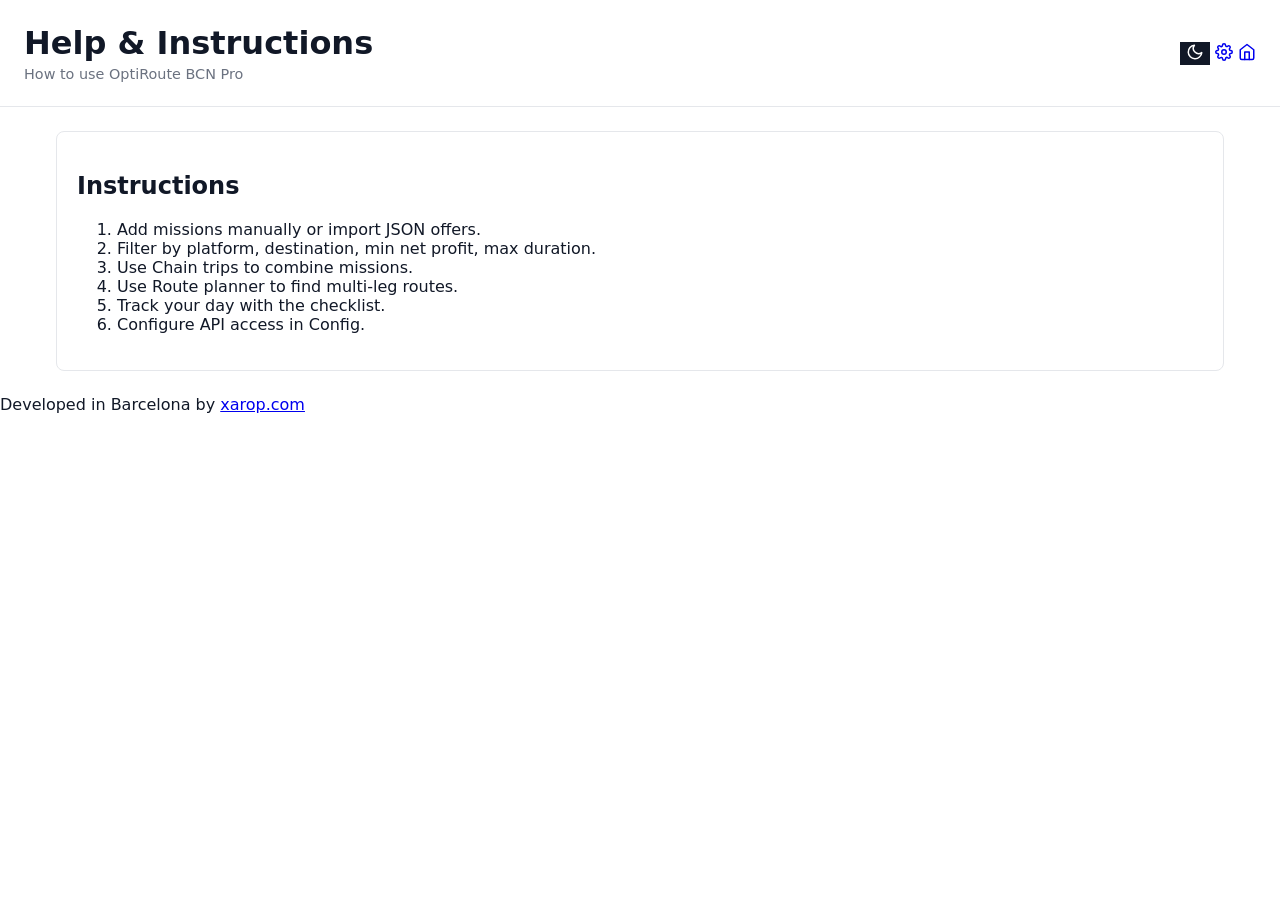
==== help.html @ d7ae2131 "Shared stylesheet, config/help pages, settings/help icons" ====
<!DOCTYPE html>
<html lang="en">
<head>
<meta charset="UTF-8" />
<meta name="viewport" content="width=device-width, initial-scale=1.0" />
<title>Help - OptiRoute BCN Pro</title>
<link rel="stylesheet" href="styles.css" />
</head>
<body>
<header>
<div style="display:flex;justify-content:space-between;align-items:center;">
<div>
<h1>Help & Instructions</h1>
<p>How to use OptiRoute BCN Pro</p>
</div>
<div>
<button id="themeToggle" class="theme-toggle" aria-label="Toggle theme"><svg width="18" height="18" viewBox="0 0 24 24" fill="none" stroke="currentColor" stroke-width="2" stroke-linecap="round" stroke-linejoin="round"><path d="M21 12.79A9 9 0 1 1 11.21 3 7 7 0 0 0 21 12.79z"/></svg></button>
<a class="icon-btn" href="config.html" aria-label="Config"><svg width="18" height="18" viewBox="0 0 24 24" fill="none" stroke="currentColor" stroke-width="2" stroke-linecap="round" stroke-linejoin="round"><circle cx="12" cy="12" r="3"/><path d="M19.4 15a1.65 1.65 0 0 0 .33 1.82l.06.06a2 2 0 0 1 0 2.83 2 2 0 0 1-2.83 0l-.06-.06a1.65 1.65 0 0 0-1.82-.33 1.65 1.65 0 0 0-1 1.51V21a2 2 0 0 1-2 2 2 2 0 0 1-2-2v-.09A1.65 1.65 0 0 0 9 19.4a1.65 1.65 0 0 0-1.82.33l-.06.06a2 2 0 0 1-2.83 0 2 2 0 0 1 0-2.83l.06-.06a1.65 1.65 0 0 0 .33-1.82 1.65 1.65 0 0 0-1.51-1H3a2 2 0 0 1-2-2 2 2 0 0 1 2-2h.09A1.65 1.65 0 0 0 4.6 9a1.65 1.65 0 0 0-.33-1.82l-.06-.06a2 2 0 0 1 0-2.83 2 2 0 0 1 2.83 0l.06.06a1.65 1.65 0 0 0 1.82.33H9a1.65 1.65 0 0 0 1-1.51V3a2 2 0 0 1 2-2 2 2 0 0 1 2 2v.09a1.65 1.65 0 0 0 1 1.51 1.65 1.65 0 0 0 1.82-.33l.06-.06a2 2 0 0 1 2.83 0 2 2 0 0 1 0 2.83l-.06.06a1.65 1.65 0 0 0-.33 1.82V9a1.65 1.65 0 0 0 1.51 1H21a2 2 0 0 1 2 2 2 2 0 0 1-2 2h-.09a1.65 1.65 0 0 0-1.51 1z"/></svg></a>
<a class="icon-btn" href="OptiRoute-BCN-Pro.html" aria-label="Home"><svg width="18" height="18" viewBox="0 0 24 24" fill="none" stroke="currentColor" stroke-width="2" stroke-linecap="round" stroke-linejoin="round"><path d="M3 9l9-7 9 7v11a2 2 0 0 1-2 2H5a2 2 0 0 1-2-2z"/><polyline points="9 22 9 12 15 12 15 22"/></svg></a>
</div>
</div>
</header>
<main>
<div class="card">
<h2>Instructions</h2>
<ol>
<li>Add missions manually or import JSON offers.</li>
<li>Filter by platform, destination, min net profit, max duration.</li>
<li>Use Chain trips to combine missions.</li>
<li>Use Route planner to find multi-leg routes.</li>
<li>Track your day with the checklist.</li>
<li>Configure API access in Config.</li>
</ol>
</div>
</main>
<footer>Developed in Barcelona by <a href="https://xarop.com" target="_blank" rel="noopener">xarop.com</a></footer>
<div id="google_translate_element" style="position:fixed;bottom:10px;right:10px;z-index:9999;"></div>
<script type="text/javascript">
function googleTranslateElementInit(){ new google.translate.TranslateElement({pageLanguage:'en', includedLanguages:'en,es,ca,de,fr,it,pt,gl,eu,nl,pl,ro,hr,sl,sk,cs,hu,da,sv,no,fi,el,tr,ru,uk', layout: google.translate.TranslateElement.InlineLayout.SIMPLE}, 'google_translate_element'); }
</script>
<script type="text/javascript" src="//translate.google.com/translate_a/element.js?cb=googleTranslateElementInit"></script>
<script>
const themeToggle = document.getElementById('themeToggle');
if (themeToggle) {
  const saved = localStorage.getItem('theme') || 'light';
  if (saved === 'dark') document.body.classList.add('dark');
  themeToggle.innerHTML = saved === 'dark' ? '<svg width="18" height="18" viewBox="0 0 24 24" fill="none" stroke="currentColor" stroke-width="2" stroke-linecap="round" stroke-linejoin="round"><circle cx="12" cy="12" r="5"/><line x1="12" y1="1" x2="12" y2="3"/><line x1="12" y1="21" x2="12" y2="23"/><line x1="4.22" y1="4.22" x2="5.64" y2="5.64"/><line x1="18.36" y1="18.36" x2="19.78" y2="19.78"/><line x1="1" y1="12" x2="3" y2="12"/><line x1="21" y1="12" x2="23" y2="12"/><line x1="4.22" y1="19.78" x2="5.64" y2="18.36"/><line x1="18.36" y1="5.64" x2="19.78" y2="4.22"/></svg>' : '<svg width="18" height="18" viewBox="0 0 24 24" fill="none" stroke="currentColor" stroke-width="2" stroke-linecap="round" stroke-linejoin="round"><path d="M21 12.79A9 9 0 1 1 11.21 3 7 7 0 0 0 21 12.79z"/></svg>';
  themeToggle.addEventListener('click', () => {
    document.body.classList.toggle('dark');
    const isDark = document.body.classList.contains('dark');
    localStorage.setItem('theme', isDark ? 'dark' : 'light');
    themeToggle.innerHTML = isDark ? '<svg width="18" height="18" viewBox="0 0 24 24" fill="none" stroke="currentColor" stroke-width="2" stroke-linecap="round" stroke-linejoin="round"><circle cx="12" cy="12" r="5"/><line x1="12" y1="1" x2="12" y2="3"/><line x1="12" y1="21" x2="12" y2="23"/><line x1="4.22" y1="4.22" x2="5.64" y2="5.64"/><line x1="18.36" y1="18.36" x2="19.78" y2="19.78"/><line x1="1" y1="12" x2="3" y2="12"/><line x1="21" y1="12" x2="23" y2="12"/><line x1="4.22" y1="19.78" x2="5.64" y2="18.36"/><line x1="18.36" y1="5.64" x2="19.78" y2="4.22"/></svg>' : '<svg width="18" height="18" viewBox="0 0 24 24" fill="none" stroke="currentColor" stroke-width="2" stroke-linecap="round" stroke-linejoin="round"><path d="M21 12.79A9 9 0 1 1 11.21 3 7 7 0 0 0 21 12.79z"/></svg>';
  });
}
</script>
</body>
</html>
---- styles.css ----
:root { --bg:#ffffff; --surface:#f8fafc; --text:#111827; --muted:#6b7280; --border:#e5e7eb; --accent:#111827; }
[data-theme="dark"] { --bg:#0f172a; --surface:#1e293b; --text:#e2e8f0; --muted:#94a3b8; --border:#334155; --accent:#e2e8f0; }
* { box-sizing: border-box; }
body { font-family: system-ui, -apple-system, Segoe UI, Roboto, sans-serif; margin: 0; background: var(--bg); color: var(--text); transition: background .2s, color .2s; }
header { background: var(--bg); color: var(--text); padding: 1.5rem; border-bottom: 1px solid var(--border); }
header h1 { margin: 0 0 .25rem; font-weight: 600; }
header p { margin: 0; color: var(--muted); font-size: .9rem; }
main { max-width: 1200px; margin: 1.5rem auto; padding: 0 1rem; display: grid; gap: 1.5rem; }
.panel, .card { background: var(--bg); border: 1px solid var(--border); border-radius: 8px; padding: 1.25rem; }
.row { display: flex; gap: 1rem; flex-wrap: wrap; margin-bottom: 1rem; align-item.row { display: flex; gap: 1rem; flex-wrap: wrap; margin-bottom: 1ion: column; gap: .35rem; font-size: .9rem; color: var(--muted); }
.row > * { flex: 1 1 180px; }
input, select, textarinput, select, textarinput, select, textarinput, select, textarinput, select, textarinput, select, textarinput, select, text(--text); width: 100%; }
select[multiple] { min-height: 90px; }
.actions { display: flex; gap: .75rem; flex-wrap: wrap; }
button { background: var(--accent); color: var(--bg); border: none; padding: .6rebutton { background: var(--accent); color: var(--bg); border: none; padding: .6rebutton { background: var(--adary { background: var(--muted); color: var(--bg); }
bbbbbbbbbbbbbbbbbbbbbbbbbbbbbbbbbbbbbbbbbbbbbbbbbbbbbbbbbbbbbbntbbbbbbbbbbbbbbbbbbbbbbbbbbbbbbbbbbbbbbbbbbbbbbbbbbbbbbbbbbbbbbntbbbbbbbbbbbbbbbbbbbbbbbb: 3px bbbbbbbbbbbbbbbbbbbbbbbbbbbbbbbbbbbbbbbbbbbbbbbbbbbbbbbbbbbbbbntbbbbbbbbbbbbbbbbbbbbbbbbbbbbbbbbbbbbbbbbbbbbbbe { width: 100%; border-collapse: collapse; font-size: .9rem; }
th, td { padding: .5rem; border-bottom: 1px solid var(--border); text-align: left; }
th { background: var(--surface); color: var(--muted); font-weight: 500; }
.badge { display: inlin.badge { display: inlin.badge { display: inlin.badge { display: inlin.badge { display: inlin.badge { display: inlin.badge { display: inlin.badge { display: inlin.badge rd.badge { display: inlin.badge { displ {.badge { display: inlin.badge { display: inlin.badge { d font-size: .85rem; }
.theme-toggle, .icon-btn { background: none; border: 1px solid var(--border); color: var(--text); padding: .4rem .6rem; border-radius: 6px; cursor: pointer; font-size: 1rem; }
.grid { display: grid; gap: 1rem; }
.grid2 { gr.grid2 { gr.grid2 { gr.grid2 { gr.grid2 { gr.grid2 { gr.grid2 { gr.grid2 { gr.grid2 { gr.grid2 { gr.grid2 { gr.grid2 { gr.grid2 { gr.grid2 { gr.grid2 { gr.grid2 { gr.grid2 { gr.grid2 { gr.grid2 { gr.grid2 { gr.grid2 { gr.grid2 { gr.grid2 { gr.grid2 { gr.grid2 { gr.grid2 { gr.grid2 { gr.grid2 { gr.grid2 { gr.grid2 { gr.grid2 { grng.grid2 { gr.grid2 { gr.grid2 { gr.grid2 { gr.grid2 { gr.grid2 { gr.grid2 { gr.gr: var.grid2 { gr.grid2 { gr.olid var(--border); }
nav button.active { backgrounnav button.active { backgrounnav button.active { backgrounnav button.active { backgrounnav button.active { backgrounnav button.active { backgrounnav button.active { backgrounnav button.active { backgrounnav button.active { backgrounnav button.active { backgrounnav button.active { backgrounnav button.active  { display: block; overflow-x: auto; white-space: nowrap; }
}

body.dark { background: #0f172a; color: #e2e8f0; }
body.dark .card, body.dark header, body.dark nav button { background: #1e293b; color: #e2e8f0; border-color: #334155; }
body.dark input, body.dark select, body.dark textarea { background: #0f172a; color: #e2e8f0; border-color: #334155; }
body.dark .muted { color: #94a3b8; }
body.dark table th, body.dark table td { border-color: #334155; }
body.dark .badge { background: #334155; color: #e2e8f0; }
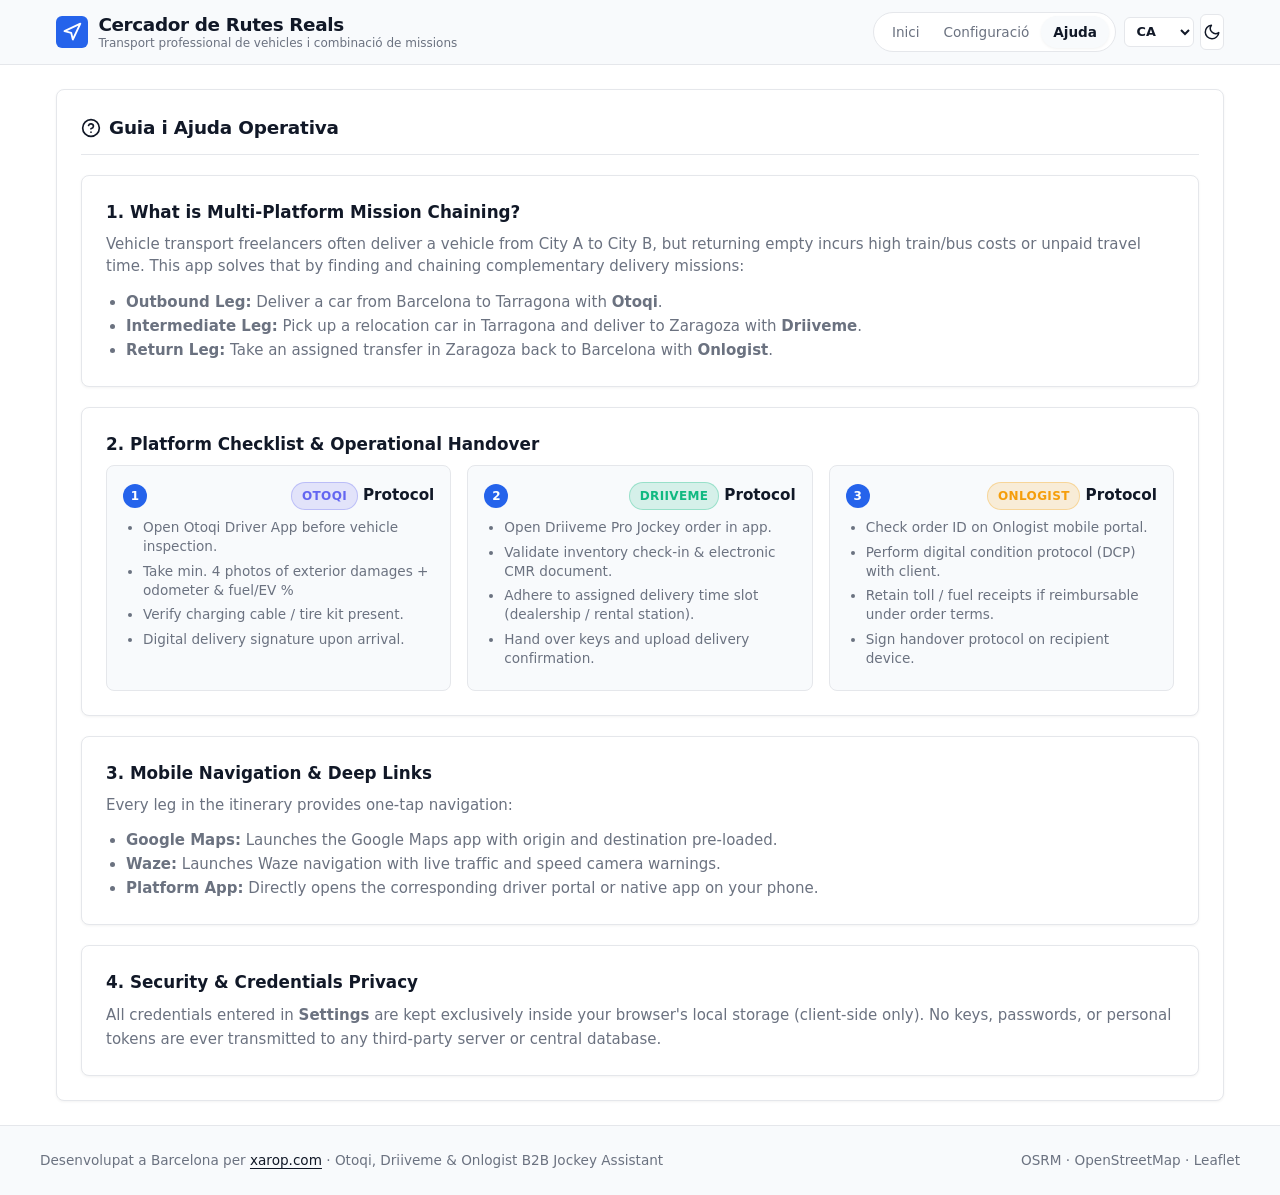
==== commit c9c3cc2d: "Refactor webapp: mobile-first design, multi-platform mission chaining, i18n and driver settings" ====
--- a/help.html
+++ b/help.html
@@ -1,57 +1,173 @@
 <!DOCTYPE html>
-<html lang="en">
+<html lang="ca">
 <head>
-<meta charset="UTF-8" />
-<meta name="viewport" content="width=device-width, initial-scale=1.0" />
-<title>Help - OptiRoute BCN Pro</title>
-<link rel="stylesheet" href="styles.css" />
+  <meta charset="UTF-8" />
+  <meta name="viewport" content="width=device-width, initial-scale=1.0" />
+  <title>Help &amp; Operational Guide - Real Route Finder</title>
+  <link rel="stylesheet" href="styles.css" />
 </head>
 <body>
-<header>
-<div style="display:flex;justify-content:space-between;align-items:center;">
-<div>
-<h1>Help & Instructions</h1>
-<p>How to use OptiRoute BCN Pro</p>
-</div>
-<div>
-<button id="themeToggle" class="theme-toggle" aria-label="Toggle theme"><svg width="18" height="18" viewBox="0 0 24 24" fill="none" stroke="currentColor" stroke-width="2" stroke-linecap="round" stroke-linejoin="round"><path d="M21 12.79A9 9 0 1 1 11.21 3 7 7 0 0 0 21 12.79z"/></svg></button>
-<a class="icon-btn" href="config.html" aria-label="Config"><svg width="18" height="18" viewBox="0 0 24 24" fill="none" stroke="currentColor" stroke-width="2" stroke-linecap="round" stroke-linejoin="round"><circle cx="12" cy="12" r="3"/><path d="M19.4 15a1.65 1.65 0 0 0 .33 1.82l.06.06a2 2 0 0 1 0 2.83 2 2 0 0 1-2.83 0l-.06-.06a1.65 1.65 0 0 0-1.82-.33 1.65 1.65 0 0 0-1 1.51V21a2 2 0 0 1-2 2 2 2 0 0 1-2-2v-.09A1.65 1.65 0 0 0 9 19.4a1.65 1.65 0 0 0-1.82.33l-.06.06a2 2 0 0 1-2.83 0 2 2 0 0 1 0-2.83l.06-.06a1.65 1.65 0 0 0 .33-1.82 1.65 1.65 0 0 0-1.51-1H3a2 2 0 0 1-2-2 2 2 0 0 1 2-2h.09A1.65 1.65 0 0 0 4.6 9a1.65 1.65 0 0 0-.33-1.82l-.06-.06a2 2 0 0 1 0-2.83 2 2 0 0 1 2.83 0l.06.06a1.65 1.65 0 0 0 1.82.33H9a1.65 1.65 0 0 0 1-1.51V3a2 2 0 0 1 2-2 2 2 0 0 1 2 2v.09a1.65 1.65 0 0 0 1 1.51 1.65 1.65 0 0 0 1.82-.33l.06-.06a2 2 0 0 1 2.83 0 2 2 0 0 1 0 2.83l-.06.06a1.65 1.65 0 0 0-.33 1.82V9a1.65 1.65 0 0 0 1.51 1H21a2 2 0 0 1 2 2 2 2 0 0 1-2 2h-.09a1.65 1.65 0 0 0-1.51 1z"/></svg></a>
-<a class="icon-btn" href="OptiRoute-BCN-Pro.html" aria-label="Home"><svg width="18" height="18" viewBox="0 0 24 24" fill="none" stroke="currentColor" stroke-width="2" stroke-linecap="round" stroke-linejoin="round"><path d="M3 9l9-7 9 7v11a2 2 0 0 1-2 2H5a2 2 0 0 1-2-2z"/><polyline points="9 22 9 12 15 12 15 22"/></svg></a>
-</div>
-</div>
-</header>
-<main>
-<div class="card">
-<h2>Instructions</h2>
-<ol>
-<li>Add missions manually or import JSON offers.</li>
-<li>Filter by platform, destination, min net profit, max duration.</li>
-<li>Use Chain trips to combine missions.</li>
-<li>Use Route planner to find multi-leg routes.</li>
-<li>Track your day with the checklist.</li>
-<li>Configure API access in Config.</li>
-</ol>
-</div>
-</main>
-<footer>Developed in Barcelona by <a href="https://xarop.com" target="_blank" rel="noopener">xarop.com</a></footer>
-<div id="google_translate_element" style="position:fixed;bottom:10px;right:10px;z-index:9999;"></div>
-<script type="text/javascript">
-function googleTranslateElementInit(){ new google.translate.TranslateElement({pageLanguage:'en', includedLanguages:'en,es,ca,de,fr,it,pt,gl,eu,nl,pl,ro,hr,sl,sk,cs,hu,da,sv,no,fi,el,tr,ru,uk', layout: google.translate.TranslateElement.InlineLayout.SIMPLE}, 'google_translate_element'); }
-</script>
-<script type="text/javascript" src="//translate.google.com/translate_a/element.js?cb=googleTranslateElementInit"></script>
-<script>
-const themeToggle = document.getElementById('themeToggle');
-if (themeToggle) {
-  const saved = localStorage.getItem('theme') || 'light';
-  if (saved === 'dark') document.body.classList.add('dark');
-  themeToggle.innerHTML = saved === 'dark' ? '<svg width="18" height="18" viewBox="0 0 24 24" fill="none" stroke="currentColor" stroke-width="2" stroke-linecap="round" stroke-linejoin="round"><circle cx="12" cy="12" r="5"/><line x1="12" y1="1" x2="12" y2="3"/><line x1="12" y1="21" x2="12" y2="23"/><line x1="4.22" y1="4.22" x2="5.64" y2="5.64"/><line x1="18.36" y1="18.36" x2="19.78" y2="19.78"/><line x1="1" y1="12" x2="3" y2="12"/><line x1="21" y1="12" x2="23" y2="12"/><line x1="4.22" y1="19.78" x2="5.64" y2="18.36"/><line x1="18.36" y1="5.64" x2="19.78" y2="4.22"/></svg>' : '<svg width="18" height="18" viewBox="0 0 24 24" fill="none" stroke="currentColor" stroke-width="2" stroke-linecap="round" stroke-linejoin="round"><path d="M21 12.79A9 9 0 1 1 11.21 3 7 7 0 0 0 21 12.79z"/></svg>';
-  themeToggle.addEventListener('click', () => {
-    document.body.classList.toggle('dark');
-    const isDark = document.body.classList.contains('dark');
-    localStorage.setItem('theme', isDark ? 'dark' : 'light');
-    themeToggle.innerHTML = isDark ? '<svg width="18" height="18" viewBox="0 0 24 24" fill="none" stroke="currentColor" stroke-width="2" stroke-linecap="round" stroke-linejoin="round"><circle cx="12" cy="12" r="5"/><line x1="12" y1="1" x2="12" y2="3"/><line x1="12" y1="21" x2="12" y2="23"/><line x1="4.22" y1="4.22" x2="5.64" y2="5.64"/><line x1="18.36" y1="18.36" x2="19.78" y2="19.78"/><line x1="1" y1="12" x2="3" y2="12"/><line x1="21" y1="12" x2="23" y2="12"/><line x1="4.22" y1="19.78" x2="5.64" y2="18.36"/><line x1="18.36" y1="5.64" x2="19.78" y2="4.22"/></svg>' : '<svg width="18" height="18" viewBox="0 0 24 24" fill="none" stroke="currentColor" stroke-width="2" stroke-linecap="round" stroke-linejoin="round"><path d="M21 12.79A9 9 0 1 1 11.21 3 7 7 0 0 0 21 12.79z"/></svg>';
-  });
-}
-</script>
+  <!-- Header -->
+  <header>
+    <div class="header-container">
+      <a href="index.html" class="brand">
+        <div class="brand-icon">
+          <svg width="20" height="20" viewBox="0 0 24 24" fill="none" stroke="currentColor" stroke-width="2.2" stroke-linecap="round" stroke-linejoin="round">
+            <polygon points="3 11 22 2 13 21 11 13 3 11"/>
+          </svg>
+        </div>
+        <div class="brand-info">
+          <h1 data-i18n="app_title">Real Route Finder</h1>
+          <p data-i18n="app_tagline">Professional vehicle transport & multi-platform mission chain</p>
+        </div>
+      </a>
+
+      <div class="nav-group">
+        <nav class="main-nav">
+          <a href="index.html" data-i18n="nav_home">Home</a>
+          <a href="settings.html" data-i18n="nav_settings">Settings</a>
+          <a href="help.html" class="active" data-i18n="nav_help">Help</a>
+        </nav>
+
+        <div class="controls-group">
+          <select id="langSelect" class="lang-selector" aria-label="Select Language">
+            <option value="ca">CA</option>
+            <option value="es">ES</option>
+            <option value="en">EN</option>
+            <option value="fr">FR</option>
+            <option value="it">IT</option>
+            <option value="de">DE</option>
+          </select>
+
+          <button id="themeToggle" class="theme-toggle" aria-label="Toggle theme">
+            <svg id="themeIcon" width="18" height="18" viewBox="0 0 24 24" fill="none" stroke="currentColor" stroke-width="2" stroke-linecap="round" stroke-linejoin="round">
+              <path d="M21 12.79A9 9 0 1 1 11.21 3 7 7 0 0 0 21 12.79z"/>
+            </svg>
+          </button>
+        </div>
+      </div>
+    </div>
+  </header>
+
+  <main>
+    <section class="card">
+      <div class="card-header">
+        <h2>
+          <svg width="20" height="20" viewBox="0 0 24 24" fill="none" stroke="currentColor" stroke-width="2" stroke-linecap="round" stroke-linejoin="round">
+            <circle cx="12" cy="12" r="10"/>
+            <path d="M9.09 9a3 3 0 0 1 5.83 1c0 2-3 3-3 3"/>
+            <line x1="12" y1="17" x2="12.01" y2="17"/>
+          </svg>
+          <span data-i18n="help_title">Driver Help &amp; Operational Guide</span>
+        </h2>
+      </div>
+
+      <div class="card" style="margin-bottom: 1.25rem;">
+        <h3 style="font-size: 1.05rem; margin-bottom: 0.5rem;">1. What is Multi-Platform Mission Chaining?</h3>
+        <p style="color: var(--muted); margin-bottom: 0.75rem;">
+          Vehicle transport freelancers often deliver a vehicle from City A to City B, but returning empty incurs high train/bus costs or unpaid travel time. This app solves that by finding and chaining complementary delivery missions:
+        </p>
+        <ul style="padding-left: 1.25rem; color: var(--muted); line-height: 1.6;">
+          <li><strong>Outbound Leg:</strong> Deliver a car from Barcelona to Tarragona with <strong>Otoqi</strong>.</li>
+          <li><strong>Intermediate Leg:</strong> Pick up a relocation car in Tarragona and deliver to Zaragoza with <strong>Driiveme</strong>.</li>
+          <li><strong>Return Leg:</strong> Take an assigned transfer in Zaragoza back to Barcelona with <strong>Onlogist</strong>.</li>
+        </ul>
+      </div>
+
+      <div class="card" style="margin-bottom: 1.25rem;">
+        <h3 style="font-size: 1.05rem; margin-bottom: 0.5rem;">2. Platform Checklist &amp; Operational Handover</h3>
+        <div class="driver-guide" style="margin-top: 0.5rem;">
+          <div class="guide-step">
+            <div class="guide-step-header">
+              <span class="step-num">1</span>
+              <span class="step-title"><span class="badge badge-otoqi">Otoqi</span> Protocol</span>
+            </div>
+            <ul>
+              <li>Open Otoqi Driver App before vehicle inspection.</li>
+              <li>Take min. 4 photos of exterior damages + odometer &amp; fuel/EV %</li>
+              <li>Verify charging cable / tire kit present.</li>
+              <li>Digital delivery signature upon arrival.</li>
+            </ul>
+          </div>
+
+          <div class="guide-step">
+            <div class="guide-step-header">
+              <span class="step-num">2</span>
+              <span class="step-title"><span class="badge badge-driiveme">Driiveme</span> Protocol</span>
+            </div>
+            <ul>
+              <li>Open Driiveme Pro Jockey order in app.</li>
+              <li>Validate inventory check-in &amp; electronic CMR document.</li>
+              <li>Adhere to assigned delivery time slot (dealership / rental station).</li>
+              <li>Hand over keys and upload delivery confirmation.</li>
+            </ul>
+          </div>
+
+          <div class="guide-step">
+            <div class="guide-step-header">
+              <span class="step-num">3</span>
+              <span class="step-title"><span class="badge badge-onlogist">Onlogist</span> Protocol</span>
+            </div>
+            <ul>
+              <li>Check order ID on Onlogist mobile portal.</li>
+              <li>Perform digital condition protocol (DCP) with client.</li>
+              <li>Retain toll / fuel receipts if reimbursable under order terms.</li>
+              <li>Sign handover protocol on recipient device.</li>
+            </ul>
+          </div>
+        </div>
+      </div>
+
+      <div class="card" style="margin-bottom: 1.25rem;">
+        <h3 style="font-size: 1.05rem; margin-bottom: 0.5rem;">3. Mobile Navigation &amp; Deep Links</h3>
+        <p style="color: var(--muted); margin-bottom: 0.75rem;">
+          Every leg in the itinerary provides one-tap navigation:
+        </p>
+        <ul style="padding-left: 1.25rem; color: var(--muted); line-height: 1.6;">
+          <li><strong>Google Maps:</strong> Launches the Google Maps app with origin and destination pre-loaded.</li>
+          <li><strong>Waze:</strong> Launches Waze navigation with live traffic and speed camera warnings.</li>
+          <li><strong>Platform App:</strong> Directly opens the corresponding driver portal or native app on your phone.</li>
+        </ul>
+      </div>
+
+      <div class="card">
+        <h3 style="font-size: 1.05rem; margin-bottom: 0.5rem;">4. Security &amp; Credentials Privacy</h3>
+        <p style="color: var(--muted); line-height: 1.6;">
+          All credentials entered in <strong>Settings</strong> are kept exclusively inside your browser's local storage (client-side only). No keys, passwords, or personal tokens are ever transmitted to any third-party server or central database.
+        </p>
+      </div>
+    </section>
+  </main>
+
+  <!-- Footer -->
+  <footer>
+    <div class="footer-content">
+      <p>
+        <span data-i18n="footer_note">Developed in Barcelona by</span>
+        <a href="https://xarop.com" target="_blank" rel="noopener">xarop.com</a>
+        &middot; Otoqi, Driiveme &amp; Onlogist B2B Jockey Assistant
+      </p>
+      <p>OSRM &middot; OpenStreetMap &middot; Leaflet</p>
+    </div>
+  </footer>
+
+  <script src="i18n.js"></script>
+  <script>
+    const themeToggle = document.getElementById('themeToggle');
+    const themeIcon = document.getElementById('themeIcon');
+    const sunSvg = '<circle cx="12" cy="12" r="5"/><line x1="12" y1="1" x2="12" y2="3"/><line x1="12" y1="21" x2="12" y2="23"/><line x1="4.22" y1="4.22" x2="5.64" y2="5.64"/><line x1="18.36" y1="18.36" x2="19.78" y2="19.78"/><line x1="1" y1="12" x2="3" y2="12"/><line x1="21" y1="12" x2="23" y2="12"/><line x1="4.22" y1="19.78" x2="5.64" y2="18.36"/><line x1="18.36" y1="5.64" x2="19.78" y2="4.22"/>';
+    const moonSvg = '<path d="M21 12.79A9 9 0 1 1 11.21 3 7 7 0 0 0 21 12.79z"/>';
+
+    const savedTheme = localStorage.getItem('app_theme') || 'light';
+    document.documentElement.setAttribute('data-theme', savedTheme);
+    themeIcon.innerHTML = savedTheme === 'dark' ? sunSvg : moonSvg;
+
+    themeToggle.addEventListener('click', () => {
+      const current = document.documentElement.getAttribute('data-theme') === 'dark' ? 'light' : 'dark';
+      document.documentElement.setAttribute('data-theme', current);
+      localStorage.setItem('app_theme', current);
+      themeIcon.innerHTML = current === 'dark' ? sunSvg : moonSvg;
+    });
+  </script>
 </body>
-</html>+</html>
--- a/styles.css
+++ b/styles.css
@@ -1,31 +1,616 @@
-:root { --bg:#ffffff; --surface:#f8fafc; --text:#111827; --muted:#6b7280; --border:#e5e7eb; --accent:#111827; }
-[data-theme="dark"] { --bg:#0f172a; --surface:#1e293b; --text:#e2e8f0; --muted:#94a3b8; --border:#334155; --accent:#e2e8f0; }
-* { box-sizing: border-box; }
-body { font-family: system-ui, -apple-system, Segoe UI, Roboto, sans-serif; margin: 0; background: var(--bg); color: var(--text); transition: background .2s, color .2s; }
-header { background: var(--bg); color: var(--text); padding: 1.5rem; border-bottom: 1px solid var(--border); }
-header h1 { margin: 0 0 .25rem; font-weight: 600; }
-header p { margin: 0; color: var(--muted); font-size: .9rem; }
-main { max-width: 1200px; margin: 1.5rem auto; padding: 0 1rem; display: grid; gap: 1.5rem; }
-.panel, .card { background: var(--bg); border: 1px solid var(--border); border-radius: 8px; padding: 1.25rem; }
-.row { display: flex; gap: 1rem; flex-wrap: wrap; margin-bottom: 1rem; align-item.row { display: flex; gap: 1rem; flex-wrap: wrap; margin-bottom: 1ion: column; gap: .35rem; font-size: .9rem; color: var(--muted); }
-.row > * { flex: 1 1 180px; }
-input, select, textarinput, select, textarinput, select, textarinput, select, textarinput, select, textarinput, select, textarinput, select, text(--text); width: 100%; }
-select[multiple] { min-height: 90px; }
-.actions { display: flex; gap: .75rem; flex-wrap: wrap; }
-button { background: var(--accent); color: var(--bg); border: none; padding: .6rebutton { background: var(--accent); color: var(--bg); border: none; padding: .6rebutton { background: var(--adary { background: var(--muted); color: var(--bg); }
-bbbbbbbbbbbbbbbbbbbbbbbbbbbbbbbbbbbbbbbbbbbbbbbbbbbbbbbbbbbbbbntbbbbbbbbbbbbbbbbbbbbbbbbbbbbbbbbbbbbbbbbbbbbbbbbbbbbbbbbbbbbbbntbbbbbbbbbbbbbbbbbbbbbbbb: 3px bbbbbbbbbbbbbbbbbbbbbbbbbbbbbbbbbbbbbbbbbbbbbbbbbbbbbbbbbbbbbbntbbbbbbbbbbbbbbbbbbbbbbbbbbbbbbbbbbbbbbbbbbbbbbe { width: 100%; border-collapse: collapse; font-size: .9rem; }
-th, td { padding: .5rem; border-bottom: 1px solid var(--border); text-align: left; }
-th { background: var(--surface); color: var(--muted); font-weight: 500; }
-.badge { display: inlin.badge { display: inlin.badge { display: inlin.badge { display: inlin.badge { display: inlin.badge { display: inlin.badge { display: inlin.badge { display: inlin.badge rd.badge { display: inlin.badge { displ {.badge { display: inlin.badge { display: inlin.badge { d font-size: .85rem; }
-.theme-toggle, .icon-btn { background: none; border: 1px solid var(--border); color: var(--text); padding: .4rem .6rem; border-radius: 6px; cursor: pointer; font-size: 1rem; }
-.grid { display: grid; gap: 1rem; }
-.grid2 { gr.grid2 { gr.grid2 { gr.grid2 { gr.grid2 { gr.grid2 { gr.grid2 { gr.grid2 { gr.grid2 { gr.grid2 { gr.grid2 { gr.grid2 { gr.grid2 { gr.grid2 { gr.grid2 { gr.grid2 { gr.grid2 { gr.grid2 { gr.grid2 { gr.grid2 { gr.grid2 { gr.grid2 { gr.grid2 { gr.grid2 { gr.grid2 { gr.grid2 { gr.grid2 { gr.grid2 { gr.grid2 { gr.grid2 { gr.grid2 { grng.grid2 { gr.grid2 { gr.grid2 { gr.grid2 { gr.grid2 { gr.grid2 { gr.grid2 { gr.gr: var.grid2 { gr.grid2 { gr.olid var(--border); }
-nav button.active { backgrounnav button.active { backgrounnav button.active { backgrounnav button.active { backgrounnav button.active { backgrounnav button.active { backgrounnav button.active { backgrounnav button.active { backgrounnav button.active { backgrounnav button.active { backgrounnav button.active { backgrounnav button.active  { display: block; overflow-x: auto; white-space: nowrap; }
-}
-
-body.dark { background: #0f172a; color: #e2e8f0; }
-body.dark .card, body.dark header, body.dark nav button { background: #1e293b; color: #e2e8f0; border-color: #334155; }
-body.dark input, body.dark select, body.dark textarea { background: #0f172a; color: #e2e8f0; border-color: #334155; }
-body.dark .muted { color: #94a3b8; }
-body.dark table th, body.dark table td { border-color: #334155; }
-body.dark .badge { background: #334155; color: #e2e8f0; }
+/* ==========================================================================
+   OptiRoute / Real Route Finder - Design System
+   Inspired by xarop.com: clean, modern, generous whitespace, subtle borders
+   ========================================================================== */
+
+:root {
+  --bg: #ffffff;
+  --surface: #f8fafc;
+  --card-bg: #ffffff;
+  --text: #111827;
+  --muted: #6b7280;
+  --border: #e5e7eb;
+  --border-focus: #2563eb;
+  --primary: #2563eb;
+  --primary-hover: #1d4ed8;
+  --accent: #111827;
+  --success: #059669;
+  --warning: #d97706;
+  --radius: 8px;
+  --radius-sm: 6px;
+  --radius-full: 9999px;
+  --font-sans: system-ui, -apple-system, BlinkMacSystemFont, "Segoe UI", Roboto, Helvetica, Arial, sans-serif;
+  --transition: all 0.2s cubic-bezier(0.16, 1, 0.3, 1);
+  --shadow-sm: 0 1px 3px rgba(0, 0, 0, 0.05);
+}
+
+[data-theme="dark"] {
+  --bg: #0f172a;
+  --surface: #1e293b;
+  --card-bg: #1e293b;
+  --text: #f1f5f9;
+  --muted: #94a3b8;
+  --border: #334155;
+  --border-focus: #3b82f6;
+  --primary: #3b82f6;
+  --primary-hover: #60a5fa;
+  --accent: #f8fafc;
+  --shadow-sm: 0 1px 3px rgba(0, 0, 0, 0.3);
+}
+
+*, *::before, *::after {
+  box-sizing: border-box;
+  margin: 0;
+  padding: 0;
+}
+
+body {
+  font-family: var(--font-sans);
+  font-size: 15px;
+  line-height: 1.5;
+  background-color: var(--bg);
+  color: var(--text);
+  min-height: 100vh;
+  display: flex;
+  flex-direction: column;
+  transition: background-color 0.2s ease, color 0.2s ease;
+  -webkit-font-smoothing: antialiased;
+}
+
+/* ==========================================================================
+   Header & Navigation
+   ========================================================================== */
+header {
+  background: var(--surface);
+  border-bottom: 1px solid var(--border);
+  position: sticky;
+  top: 0;
+  z-index: 1000;
+  backdrop-filter: blur(8px);
+}
+
+.header-container {
+  max-width: 1200px;
+  margin: 0 auto;
+  padding: 0.75rem 1rem;
+  display: flex;
+  align-items: center;
+  justify-content: space-between;
+  gap: 1rem;
+}
+
+.brand {
+  display: flex;
+  align-items: center;
+  gap: 0.65rem;
+  text-decoration: none;
+  color: var(--text);
+}
+
+.brand-icon {
+  width: 32px;
+  height: 32px;
+  background: var(--primary);
+  color: #ffffff;
+  border-radius: var(--radius-sm);
+  display: flex;
+  align-items: center;
+  justify-content: center;
+  flex-shrink: 0;
+}
+
+.brand-info h1 {
+  font-size: 1.15rem;
+  font-weight: 700;
+  letter-spacing: -0.02em;
+  line-height: 1.2;
+}
+
+.brand-info p {
+  font-size: 0.75rem;
+  color: var(--muted);
+  line-height: 1.2;
+}
+
+.nav-group {
+  display: flex;
+  align-items: center;
+  gap: 0.5rem;
+}
+
+nav.main-nav {
+  display: flex;
+  align-items: center;
+  background: var(--bg);
+  border: 1px solid var(--border);
+  border-radius: var(--radius-full);
+  padding: 0.2rem 0.35rem;
+}
+
+nav.main-nav a {
+  padding: 0.35rem 0.75rem;
+  font-size: 0.85rem;
+  font-weight: 500;
+  color: var(--muted);
+  text-decoration: none;
+  border-radius: var(--radius-full);
+  transition: var(--transition);
+}
+
+nav.main-nav a:hover {
+  color: var(--text);
+}
+
+nav.main-nav a.active {
+  background: var(--surface);
+  color: var(--text);
+  font-weight: 600;
+  box-shadow: var(--shadow-sm);
+}
+
+.controls-group {
+  display: flex;
+  align-items: center;
+  gap: 0.4rem;
+}
+
+.lang-selector {
+  background: var(--bg);
+  color: var(--text);
+  border: 1px solid var(--border);
+  border-radius: var(--radius-sm);
+  padding: 0.35rem 0.5rem;
+  font-size: 0.8rem;
+  font-weight: 600;
+  cursor: pointer;
+  outline: none;
+}
+
+.icon-btn, .theme-toggle {
+  background: var(--bg);
+  border: 1px solid var(--border);
+  color: var(--text);
+  width: 36px;
+  height: 36px;
+  display: inline-flex;
+  align-items: center;
+  justify-content: center;
+  border-radius: var(--radius-sm);
+  cursor: pointer;
+  transition: var(--transition);
+}
+
+.icon-btn:hover, .theme-toggle:hover {
+  border-color: var(--muted);
+  background: var(--surface);
+}
+
+/* ==========================================================================
+   Main Layout & Cards
+   ========================================================================== */
+main {
+  flex: 1;
+  max-width: 1200px;
+  width: 100%;
+  margin: 1.5rem auto;
+  padding: 0 1rem;
+  display: flex;
+  flex-direction: column;
+  gap: 1.5rem;
+}
+
+.card, .panel {
+  background: var(--card-bg);
+  border: 1px solid var(--border);
+  border-radius: var(--radius);
+  padding: 1.5rem;
+  box-shadow: var(--shadow-sm);
+}
+
+.card-header {
+  display: flex;
+  align-items: center;
+  justify-content: space-between;
+  margin-bottom: 1.25rem;
+  border-bottom: 1px solid var(--border);
+  padding-bottom: 0.75rem;
+}
+
+.card-header h2 {
+  font-size: 1.15rem;
+  font-weight: 600;
+  letter-spacing: -0.01em;
+  display: flex;
+  align-items: center;
+  gap: 0.5rem;
+}
+
+/* ==========================================================================
+   Forms & Controls
+   ========================================================================== */
+.form-grid {
+  display: grid;
+  grid-template-columns: repeat(auto-fit, minmax(240px, 1fr));
+  gap: 1rem;
+  margin-bottom: 1.25rem;
+}
+
+.field {
+  display: flex;
+  flex-direction: column;
+  gap: 0.35rem;
+}
+
+.field label {
+  font-size: 0.825rem;
+  font-weight: 600;
+  color: var(--muted);
+}
+
+input, select, textarea {
+  width: 100%;
+  padding: 0.6rem 0.75rem;
+  font-family: inherit;
+  font-size: 0.95rem;
+  background: var(--bg);
+  color: var(--text);
+  border: 1px solid var(--border);
+  border-radius: var(--radius-sm);
+  transition: var(--transition);
+  outline: none;
+}
+
+input:focus, select:focus, textarea:focus {
+  border-color: var(--border-focus);
+  box-shadow: 0 0 0 3px rgba(37, 99, 235, 0.15);
+}
+
+select[multiple] {
+  min-height: 85px;
+  padding: 0.4rem;
+}
+
+select[multiple] option {
+  padding: 0.35rem 0.5rem;
+  border-radius: 4px;
+}
+
+.actions-bar {
+  display: flex;
+  align-items: center;
+  gap: 0.75rem;
+  flex-wrap: wrap;
+  margin-top: 0.5rem;
+}
+
+button.btn-primary {
+  background: var(--primary);
+  color: #ffffff;
+  border: none;
+  padding: 0.65rem 1.25rem;
+  font-size: 0.95rem;
+  font-weight: 600;
+  border-radius: var(--radius-sm);
+  cursor: pointer;
+  display: inline-flex;
+  align-items: center;
+  gap: 0.5rem;
+  transition: var(--transition);
+}
+
+button.btn-primary:hover {
+  background: var(--primary-hover);
+}
+
+button.btn-secondary {
+  background: var(--surface);
+  color: var(--text);
+  border: 1px solid var(--border);
+  padding: 0.65rem 1rem;
+  font-size: 0.95rem;
+  font-weight: 500;
+  border-radius: var(--radius-sm);
+  cursor: pointer;
+  transition: var(--transition);
+}
+
+button.btn-secondary:hover {
+  border-color: var(--muted);
+  background: var(--bg);
+}
+
+.hint-box {
+  margin-top: 1rem;
+  padding: 0.75rem 1rem;
+  background: var(--surface);
+  border: 1px solid var(--border);
+  border-radius: var(--radius-sm);
+  font-size: 0.85rem;
+  color: var(--muted);
+  display: flex;
+  align-items: center;
+  gap: 0.5rem;
+}
+
+/* ==========================================================================
+   KPI Summary Banner & Alternatives
+   ========================================================================== */
+.summary-banner {
+  background: var(--surface);
+  border: 1px solid var(--border);
+  border-radius: var(--radius);
+  padding: 1.25rem;
+  margin-bottom: 1.25rem;
+}
+
+.summary-headline {
+  font-size: 1.05rem;
+  font-weight: 700;
+  margin-bottom: 0.75rem;
+  color: var(--text);
+}
+
+.kpi-row {
+  display: grid;
+  grid-template-columns: repeat(auto-fit, minmax(160px, 1fr));
+  gap: 1rem;
+  margin-top: 0.75rem;
+}
+
+.kpi-card {
+  background: var(--card-bg);
+  border: 1px solid var(--border);
+  border-radius: var(--radius-sm);
+  padding: 0.75rem 1rem;
+}
+
+.kpi-label {
+  font-size: 0.75rem;
+  text-transform: uppercase;
+  letter-spacing: 0.05em;
+  font-weight: 600;
+  color: var(--muted);
+}
+
+.kpi-value {
+  font-size: 1.35rem;
+  font-weight: 700;
+  color: var(--primary);
+  margin-top: 0.2rem;
+}
+
+.kpi-value.profit {
+  color: var(--success);
+}
+
+/* ==========================================================================
+   Tables & Badges
+   ========================================================================== */
+.table-wrapper {
+  overflow-x: auto;
+  border: 1px solid var(--border);
+  border-radius: var(--radius-sm);
+  margin-bottom: 1.25rem;
+}
+
+table {
+  width: 100%;
+  border-collapse: collapse;
+  text-align: left;
+  font-size: 0.9rem;
+}
+
+th {
+  background: var(--surface);
+  color: var(--muted);
+  font-weight: 600;
+  padding: 0.75rem 1rem;
+  border-bottom: 1px solid var(--border);
+  white-space: nowrap;
+}
+
+td {
+  padding: 0.85rem 1rem;
+  border-bottom: 1px solid var(--border);
+  vertical-align: middle;
+}
+
+tr:last-child td {
+  border-bottom: none;
+}
+
+tr.total-row {
+  background: var(--surface);
+  font-weight: 700;
+}
+
+.badge {
+  display: inline-flex;
+  align-items: center;
+  gap: 0.35rem;
+  padding: 0.25rem 0.6rem;
+  border-radius: var(--radius-full);
+  font-size: 0.75rem;
+  font-weight: 600;
+  text-transform: uppercase;
+  letter-spacing: 0.03em;
+}
+
+.badge-otoqi {
+  background: rgba(99, 102, 241, 0.15);
+  color: #6366f1;
+  border: 1px solid rgba(99, 102, 241, 0.3);
+}
+
+.badge-driiveme {
+  background: rgba(16, 185, 129, 0.15);
+  color: #10b981;
+  border: 1px solid rgba(16, 185, 129, 0.3);
+}
+
+.badge-onlogist {
+  background: rgba(245, 158, 11, 0.15);
+  color: #f59e0b;
+  border: 1px solid rgba(245, 158, 11, 0.3);
+}
+
+.badge-osrm {
+  background: rgba(59, 130, 246, 0.15);
+  color: #3b82f6;
+  border: 1px solid rgba(59, 130, 246, 0.3);
+}
+
+/* ==========================================================================
+   Interactive Map
+   ========================================================================== */
+#map {
+  height: 420px;
+  width: 100%;
+  border-radius: var(--radius);
+  border: 1px solid var(--border);
+  background: var(--surface);
+  z-index: 10;
+}
+
+/* ==========================================================================
+   Driver Instructions & Quick App Launchers
+   ========================================================================== */
+.driver-guide {
+  margin-top: 1.5rem;
+  display: grid;
+  grid-template-columns: repeat(auto-fit, minmax(280px, 1fr));
+  gap: 1rem;
+}
+
+.guide-step {
+  background: var(--surface);
+  border: 1px solid var(--border);
+  border-radius: var(--radius);
+  padding: 1rem;
+}
+
+.guide-step-header {
+  display: flex;
+  align-items: center;
+  justify-content: space-between;
+  margin-bottom: 0.5rem;
+}
+
+.step-num {
+  width: 24px;
+  height: 24px;
+  border-radius: 50%;
+  background: var(--primary);
+  color: #ffffff;
+  display: flex;
+  align-items: center;
+  justify-content: center;
+  font-size: 0.75rem;
+  font-weight: 700;
+}
+
+.step-title {
+  font-size: 0.95rem;
+  font-weight: 600;
+}
+
+.guide-step ul {
+  padding-left: 1.25rem;
+  font-size: 0.85rem;
+  color: var(--muted);
+  line-height: 1.4;
+}
+
+.guide-step li {
+  margin-bottom: 0.35rem;
+}
+
+.quick-links-bar {
+  display: flex;
+  gap: 0.5rem;
+  flex-wrap: wrap;
+  margin-top: 0.75rem;
+}
+
+.btn-app-link {
+  display: inline-flex;
+  align-items: center;
+  gap: 0.4rem;
+  background: var(--bg);
+  border: 1px solid var(--border);
+  border-radius: var(--radius-sm);
+  padding: 0.4rem 0.75rem;
+  font-size: 0.85rem;
+  font-weight: 600;
+  color: var(--text);
+  text-decoration: none;
+  transition: var(--transition);
+}
+
+.btn-app-link:hover {
+  border-color: var(--primary);
+  color: var(--primary);
+  background: var(--surface);
+}
+
+/* ==========================================================================
+   Footer
+   ========================================================================== */
+footer {
+  background: var(--surface);
+  border-top: 1px solid var(--border);
+  padding: 1.5rem 1rem;
+  margin-top: auto;
+  font-size: 0.85rem;
+  color: var(--muted);
+}
+
+.footer-content {
+  max-width: 1200px;
+  margin: 0 auto;
+  display: flex;
+  align-items: center;
+  justify-content: space-between;
+  flex-wrap: wrap;
+  gap: 1rem;
+}
+
+footer a {
+  color: var(--text);
+  text-decoration: underline;
+  text-underline-offset: 3px;
+}
+
+/* ==========================================================================
+   Mobile Responsiveness
+   ========================================================================== */
+@media (max-width: 768px) {
+  .header-container {
+    flex-direction: column;
+    align-items: stretch;
+    gap: 0.75rem;
+  }
+
+  .nav-group {
+    justify-content: space-between;
+    width: 100%;
+  }
+
+  nav.main-nav {
+    flex: 1;
+    justify-content: center;
+  }
+
+  .form-grid {
+    grid-template-columns: 1fr;
+  }
+
+  .actions-bar button {
+    width: 100%;
+    justify-content: center;
+  }
+
+  #map {
+    height: 320px;
+  }
+}
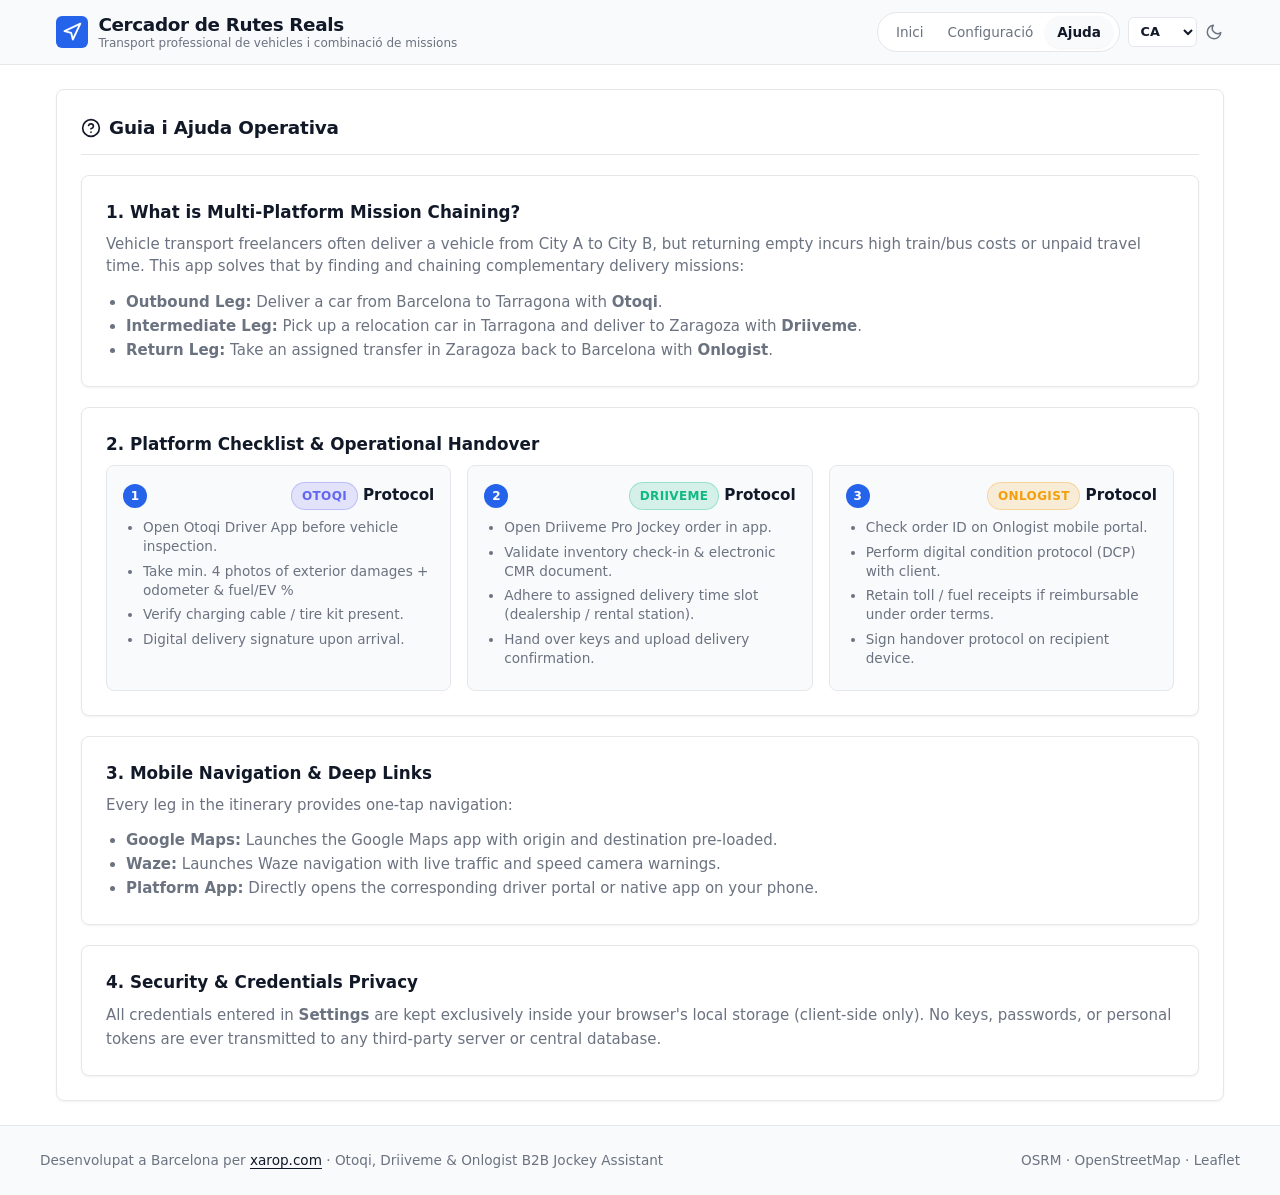
==== commit 605fc1e8: "Improve UI: subtle theme toggle, interactive platform cards, centered icons, and GitHub Pages URL" ====
--- a/help.html
+++ b/help.html
@@ -39,7 +39,7 @@
             <option value="de">DE</option>
           </select>
 
-          <button id="themeToggle" class="theme-toggle" aria-label="Toggle theme">
+          <button id="themeToggle" class="theme-toggle-subtle" aria-label="Toggle theme" title="Toggle theme">
             <svg id="themeIcon" width="18" height="18" viewBox="0 0 24 24" fill="none" stroke="currentColor" stroke-width="2" stroke-linecap="round" stroke-linejoin="round">
               <path d="M21 12.79A9 9 0 1 1 11.21 3 7 7 0 0 0 21 12.79z"/>
             </svg>
--- a/styles.css
+++ b/styles.css
@@ -166,23 +166,33 @@
   outline: none;
 }
 
-.icon-btn, .theme-toggle {
-  background: var(--bg);
-  border: 1px solid var(--border);
-  color: var(--text);
-  width: 36px;
-  height: 36px;
+/* Subtle unencapsulated Theme Toggle */
+.theme-toggle-subtle {
+  background: transparent;
+  border: none;
+  color: var(--muted);
+  width: 32px;
+  height: 32px;
   display: inline-flex;
   align-items: center;
   justify-content: center;
-  border-radius: var(--radius-sm);
+  border-radius: var(--radius-full);
   cursor: pointer;
+  padding: 0;
   transition: var(--transition);
 }
 
-.icon-btn:hover, .theme-toggle:hover {
-  border-color: var(--muted);
-  background: var(--surface);
+.theme-toggle-subtle:hover {
+  color: var(--text);
+  background: rgba(0, 0, 0, 0.05);
+}
+
+[data-theme="dark"] .theme-toggle-subtle:hover {
+  background: rgba(255, 255, 255, 0.1);
+}
+
+.theme-toggle-subtle svg {
+  display: block;
 }
 
 /* ==========================================================================
@@ -265,15 +275,83 @@
   box-shadow: 0 0 0 3px rgba(37, 99, 235, 0.15);
 }
 
-select[multiple] {
-  min-height: 85px;
-  padding: 0.4rem;
-}
-
-select[multiple] option {
-  padding: 0.35rem 0.5rem;
-  border-radius: 4px;
-}
+/* ==========================================================================
+   Platform Selector Cards (UX-friendly Checkboxes)
+   ========================================================================== */
+.platform-select-grid {
+  display: grid;
+  grid-template-columns: repeat(auto-fit, minmax(180px, 1fr));
+  gap: 0.75rem;
+}
+
+.platform-choice {
+  position: relative;
+  display: flex;
+  align-items: center;
+  gap: 0.75rem;
+  background: var(--bg);
+  border: 1px solid var(--border);
+  border-radius: var(--radius-sm);
+  padding: 0.75rem 0.85rem;
+  cursor: pointer;
+  user-select: none;
+  transition: var(--transition);
+}
+
+.platform-choice:hover {
+  border-color: var(--primary);
+  background: var(--surface);
+}
+
+.platform-choice input[type="checkbox"] {
+  width: 18px;
+  height: 18px;
+  accent-color: var(--primary);
+  cursor: pointer;
+  flex-shrink: 0;
+  margin: 0;
+}
+
+.platform-choice.checked {
+  border-color: var(--primary);
+  background: rgba(37, 99, 235, 0.04);
+}
+
+[data-theme="dark"] .platform-choice.checked {
+  background: rgba(59, 130, 246, 0.1);
+}
+
+.platform-choice-content {
+  display: flex;
+  flex-direction: column;
+  gap: 0.15rem;
+}
+
+.platform-choice-title {
+  font-size: 0.9rem;
+  font-weight: 600;
+  color: var(--text);
+  line-height: 1.2;
+}
+
+.platform-choice-desc {
+  font-size: 0.75rem;
+  color: var(--muted);
+  line-height: 1.2;
+}
+
+/* Perfect icon vertical alignment in buttons & components */
+button, .btn-primary, .btn-secondary, .btn-app-link, .brand, .card-header h2 {
+  display: inline-flex;
+  align-items: center;
+  vertical-align: middle;
+}
+
+button svg, .btn-primary svg, .btn-secondary svg, .btn-app-link svg, .card-header h2 svg, .hint-box svg {
+  display: block;
+  flex-shrink: 0;
+}
+
 
 .actions-bar {
   display: flex;
